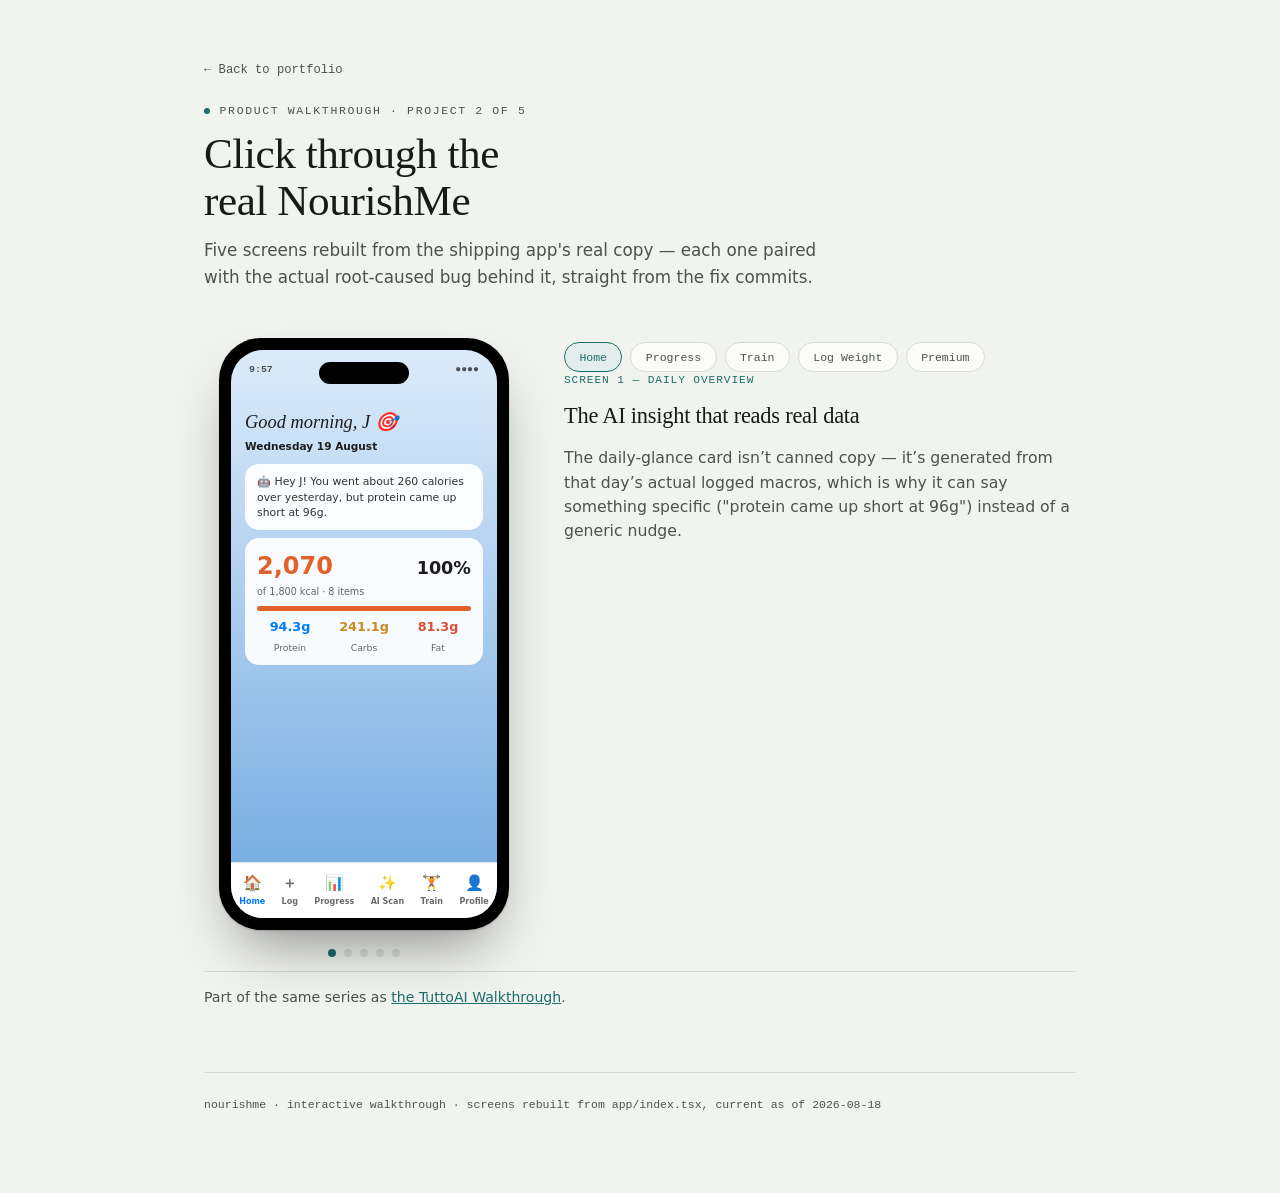
==== demos/nourishme.html @ c963798a "Self-host the demo walkthroughs instead of linking off-site Both demos now live at demos/tuttoai.htm" ====
<!doctype html>
<html lang="en">
<head>
<meta charset="utf-8">
<meta name="viewport" content="width=device-width, initial-scale=1">
<title>NourishMe Walkthrough</title>
<style>
  :root {
    --paper: #F1F3EF; --paper-raised: #FBFCFA; --ink: #171B18; --ink-soft: #4B534E;
    --line: #D7DCD3; --accent: #1B6E6A; --accent-soft: #E3EEEC;
  }
  @media (prefers-color-scheme: dark) {
    :root:not([data-theme="light"]) {
      --paper: #14181A; --paper-raised: #1B2023; --ink: #E7EBE6;
      --ink-soft: #A2ADA5; --line: #313A36; --accent: #58C2BB; --accent-soft: #1E3634;
    }
  }
  :root[data-theme="dark"] {
    --paper: #14181A; --paper-raised: #1B2023; --ink: #E7EBE6;
    --ink-soft: #A2ADA5; --line: #313A36; --accent: #58C2BB; --accent-soft: #1E3634;
  }
  * { box-sizing: border-box; }
  body { margin: 0; background: var(--paper); color: var(--ink); font-family: system-ui, -apple-system, sans-serif; line-height: 1.55; -webkit-font-smoothing: antialiased; }
  a { color: var(--accent); }
  .page { max-width: 920px; margin: 0 auto; padding: 3.5rem 1.5rem 5rem; }
  .eyebrow { font-family: ui-monospace, "SF Mono", Menlo, monospace; font-size: 0.72rem; letter-spacing: 0.14em; text-transform: uppercase; color: var(--ink-soft); display: flex; align-items: center; gap: 0.6rem; }
  .eyebrow::before { content: ""; width: 6px; height: 6px; border-radius: 50%; background: var(--accent); flex: none; }
  .back-link { display: inline-block; font-family: ui-monospace, "SF Mono", Menlo, monospace; font-size: 0.76rem; color: var(--ink-soft); text-decoration: none; margin-bottom: 1.4rem; }
  .back-link:hover { color: var(--accent); }
  h1 { font-family: Georgia, "Times New Roman", serif; font-weight: 500; font-size: clamp(2rem, 5vw, 2.7rem); line-height: 1.1; letter-spacing: -0.01em; text-wrap: balance; margin: 0.6rem 0 0.8rem; max-width: 22ch; }
  .dek { font-size: 1.05rem; color: var(--ink-soft); max-width: 58ch; margin: 0 0 0.4rem; }
  .companion { font-size: 0.88rem; color: var(--ink-soft); margin: 0.9rem 0 0; padding-top: 0.9rem; border-top: 1px solid var(--line); }

  .demo { display: grid; grid-template-columns: minmax(260px, 320px) 1fr; gap: 2.5rem; align-items: start; margin-top: 3rem; }
  @media (max-width: 720px) { .demo { grid-template-columns: 1fr; justify-items: center; } }

  .phone-wrap { display: flex; flex-direction: column; align-items: center; gap: 1.2rem; }
  .phone { width: 290px; height: 592px; background: #000; border-radius: 42px; padding: 12px; box-shadow: 0 1px 2px rgba(0,0,0,0.15), 0 30px 60px -20px rgba(0,0,0,0.45); position: relative; }
  .screen { width: 100%; height: 100%; border-radius: 32px; overflow: hidden; position: relative; background: linear-gradient(180deg, #DCEBFA, #6FA8E0); }
  .notch { position: absolute; top: 12px; left: 50%; transform: translateX(-50%); width: 90px; height: 22px; background: #000; border-radius: 12px; z-index: 20; }
  .statusbar { position: absolute; top: 0; left: 0; right: 0; height: 40px; display: flex; align-items: center; justify-content: space-between; padding: 0 18px; font-family: ui-monospace, "SF Mono", Menlo, monospace; font-size: 0.62rem; color: #1c1c1e; z-index: 15; opacity: 0.75; font-weight: 600; }

  .pane { position: absolute; inset: 0; opacity: 0; visibility: hidden; transform: translateY(6px); transition: opacity 0.32s ease, transform 0.32s ease; color: #1c1c1e; font-family: system-ui, -apple-system, sans-serif; }
  .pane.active { opacity: 1; visibility: visible; transform: translateY(0); }
  @media (prefers-reduced-motion: reduce) { .pane { transition: opacity 0.01s linear; transform: none; } }

  .content { position: absolute; top: 40px; left: 0; right: 0; bottom: 56px; overflow-y: auto; padding: 12px 14px 14px; }
  .greet { font-family: Georgia, "Times New Roman", serif; font-style: italic; font-size: 1.15rem; margin: 6px 0 0; }
  .date { font-size: 0.66rem; font-weight: 700; color: #1c1c1e; margin: 2px 0 10px; }
  .card { background: rgba(255,255,255,0.92); border-radius: 14px; padding: 10px 12px; margin-bottom: 8px; box-shadow: 0 1px 1px rgba(0,0,0,0.03); }
  .card b { display: block; font-size: 0.72rem; margin-bottom: 4px; }
  .card p { margin: 0; font-size: 0.68rem; line-height: 1.4; color: #333; }
  .kcal-row { display: flex; justify-content: space-between; align-items: baseline; }
  .kcal-row .big { font-size: 1.5rem; font-weight: 800; color: #E0622A; }
  .kcal-row .pct { font-size: 1.1rem; font-weight: 800; }
  .bar { height: 5px; background: #eee; border-radius: 3px; margin: 6px 0; overflow: hidden; }
  .bar span { display: block; height: 100%; background: #E0622A; width: 100%; }
  .macros { display: flex; gap: 8px; margin-top: 4px; }
  .macros div { flex: 1; text-align: center; }
  .macros b { font-size: 0.8rem; }
  .macros .p b { color: #007AFF; } .macros .c b { color: #C98A1E; } .macros .f b { color: #D9503A; }
  .macros span { display: block; font-size: 0.58rem; color: #666; }

  .weekbars { display: flex; align-items: flex-end; gap: 6px; height: 60px; margin-bottom: 4px; }
  .weekbars div { flex: 1; background: #007AFF; border-radius: 3px 3px 0 0; }
  .weeklbl { display: flex; gap: 6px; font-size: 0.56rem; color: #666; }
  .weeklbl span { flex: 1; text-align: center; }

  .chip-row { display: flex; gap: 6px; margin: 8px 0; }
  .chip { flex: 1; text-align: center; background: rgba(255,255,255,0.92); border-radius: 10px; padding: 8px 4px; }
  .chip b { display: block; font-size: 1rem; }
  .chip span { font-size: 0.58rem; color: #666; }
  .logbtn { display: block; text-align: center; background: #007AFF; color: #fff; font-weight: 700; font-size: 0.75rem; border-radius: 12px; padding: 10px; margin-top: 6px; }

  .diagram-wrap { display: flex; justify-content: center; padding: 10px 0; }
  .silhouette { width: 130px; height: 220px; border-radius: 44% 44% 40% 40% / 30% 30% 45% 45%; background: radial-gradient(circle at 32% 26%, #ffe9dc, #f0b48f 45%, #a85d3a 85%); box-shadow: inset -8px -10px 20px rgba(0,0,0,0.18); }

  .modal-backdrop { position: absolute; inset: 40px 0 56px; background: rgba(0,0,0,0.35); display: flex; align-items: flex-end; }
  .modal { background: #fff; width: 100%; border-radius: 20px 20px 0 0; padding: 16px; }
  .modal h4 { margin: 0 0 10px; font-size: 0.92rem; }
  .modal input { width: 100%; border: 1px solid #ddd; border-radius: 10px; padding: 8px 10px; font-size: 0.8rem; margin-bottom: 10px; font-family: system-ui, -apple-system, sans-serif; }
  .modal .save { background: #007AFF; color: #fff; text-align: center; border-radius: 10px; padding: 9px; font-size: 0.78rem; font-weight: 700; }

  .plan-row { display: flex; justify-content: space-between; align-items: center; background: #007AFF; border-radius: 12px; padding: 10px 12px; margin-bottom: 7px; }
  .plan-row.current { background: #E5F1FF; border: 1.5px solid #007AFF; }
  .plan-row span.name { color: #fff; font-size: 0.76rem; font-weight: 700; }
  .plan-row.current span.name { color: #007AFF; }
  .plan-row span.tag { display: block; color: #007AFF; font-size: 0.58rem; font-weight: 700; margin-top: 1px; }
  .plan-row span.price { color: #fff; font-size: 0.8rem; font-weight: 800; }
  .plan-row.current span.price { color: #007AFF; }

  .tabbar { position: absolute; bottom: 0; left: 0; right: 0; height: 56px; background: #fff; display: flex; justify-content: space-around; align-items: center; border-top: 1px solid #e6e6e6; }
  .tabbar div { text-align: center; font-size: 0.5rem; color: #6b6b6b; font-weight: 600; }
  .tabbar div.on { color: #007AFF; }
  .tabbar .ic { font-size: 0.95rem; display: block; }

  .dots { display: flex; gap: 0.5rem; }
  .dot { width: 8px; height: 8px; border-radius: 50%; background: var(--line); border: none; cursor: pointer; padding: 0; }
  .dot.on { background: var(--accent); }
  .tabs { display: flex; flex-wrap: wrap; gap: 0.5rem; }
  .tab { font-family: ui-monospace, "SF Mono", Menlo, monospace; font-size: 0.72rem; background: var(--paper-raised); border: 1px solid var(--line); color: var(--ink-soft); border-radius: 20px; padding: 0.45rem 0.9rem; cursor: pointer; }
  .tab.on { background: var(--accent-soft); color: var(--accent); border-color: var(--accent); font-weight: 500; }

  .rail { padding-top: 0.3rem; }
  .rail-tag { font-family: ui-monospace, "SF Mono", Menlo, monospace; font-size: 0.7rem; letter-spacing: 0.08em; text-transform: uppercase; color: var(--accent); margin-bottom: 0.6rem; font-weight: 500; }
  .rail h2 { font-family: Georgia, "Times New Roman", serif; font-weight: 500; font-size: 1.4rem; margin: 0 0 0.8rem; letter-spacing: -0.01em; }
  .rail p { font-size: 0.98rem; color: var(--ink-soft); margin: 0 0 0.9rem; max-width: 52ch; }
  .rail .steps { margin-top: 1.1rem; padding: 0 0 0 1.1rem; font-size: 0.94rem; color: var(--ink); display: flex; flex-direction: column; gap: 0.4rem; }
  .rail .steps-label { font-family: ui-monospace, "SF Mono", Menlo, monospace; font-size: 0.68rem; letter-spacing: 0.08em; text-transform: uppercase; color: var(--ink-soft); margin: 1.1rem 0 0.5rem; font-weight: 500; }
  .rail .tie { margin-top: 1rem; padding: 0.85rem 1rem; background: var(--accent-soft); border-left: 3px solid var(--accent); border-radius: 0 3px 3px 0; font-size: 0.9rem; }
  .rail .tie b { display: block; font-family: ui-monospace, "SF Mono", Menlo, monospace; font-size: 0.66rem; letter-spacing: 0.08em; text-transform: uppercase; color: var(--accent); margin-bottom: 0.3rem; font-weight: 500; }

  footer { margin-top: 4rem; padding-top: 1.4rem; border-top: 1px solid var(--line); font-family: ui-monospace, "SF Mono", Menlo, monospace; font-size: 0.72rem; color: var(--ink-soft); }
</style>
</head>
<body>

<div class="page">

  <a class="back-link" href="../index.html#work">← Back to portfolio</a>
  <div class="eyebrow">Product walkthrough · project 2 of 5</div>
  <h1>Click through the real NourishMe</h1>
  <p class="dek">Five screens rebuilt from the shipping app's real copy — each one paired with the actual root-caused bug behind it, straight from the fix commits.</p>

  <div class="demo">
    <div class="phone-wrap">
      <div class="phone">
        <div class="screen" id="screen">
          <div class="notch"></div>
          <div class="statusbar"><span>9:57</span><span>●●●●</span></div>

          <div class="pane active" data-pane="home">
            <div class="content">
              <div class="greet">Good morning, J 🎯</div>
              <div class="date">Wednesday 19 August</div>
              <div class="card"><p>🤖 Hey J! You went about 260 calories over yesterday, but protein came up short at 96g.</p></div>
              <div class="card">
                <div class="kcal-row"><span class="big">2,070</span><span class="pct">100%</span></div>
                <div style="font-size:0.6rem;color:#666;margin-bottom:4px;">of 1,800 kcal · 8 items</div>
                <div class="bar"><span></span></div>
                <div class="macros">
                  <div class="p"><b>94.3g</b><span>Protein</span></div>
                  <div class="c"><b>241.1g</b><span>Carbs</span></div>
                  <div class="f"><b>81.3g</b><span>Fat</span></div>
                </div>
              </div>
            </div>
            <div class="tabbar">
              <div class="on"><span class="ic">🏠</span>Home</div><div><span class="ic">＋</span>Log</div><div><span class="ic">📊</span>Progress</div><div><span class="ic">✨</span>AI Scan</div><div><span class="ic">🏋️</span>Train</div><div><span class="ic">👤</span>Profile</div>
            </div>
          </div>

          <div class="pane" data-pane="progress">
            <div class="content">
              <div class="greet" style="font-size:0.95rem;">This Week</div>
              <div class="card">
                <div class="weekbars">
                  <div style="height:8%"></div><div style="height:4%"></div><div style="height:0%"></div><div style="height:0%"></div><div style="height:0%"></div><div style="height:96%"></div><div style="height:88%"></div>
                </div>
                <div class="weeklbl"><span>Thu</span><span>Fri</span><span>Sat</span><span>Sun</span><span>Mon</span><span>Tue</span><span>Wed</span></div>
              </div>
              <div class="card">
                <b>⚖️ Weight</b>
                <div class="chip-row">
                  <div class="chip"><b>49.0</b><span>Current</span></div>
                  <div class="chip"><b>49.0</b><span>Starting</span></div>
                  <div class="chip"><b>—</b><span>Change</span></div>
                </div>
                <a class="logbtn">+ Log weight</a>
              </div>
            </div>
            <div class="tabbar">
              <div><span class="ic">🏠</span>Home</div><div><span class="ic">＋</span>Log</div><div class="on"><span class="ic">📊</span>Progress</div><div><span class="ic">✨</span>AI Scan</div><div><span class="ic">🏋️</span>Train</div><div><span class="ic">👤</span>Profile</div>
            </div>
          </div>

          <div class="pane" data-pane="train">
            <div class="content">
              <div class="greet" style="font-size:0.95rem;">🏋️ Train</div>
              <div class="card" style="text-align:center;">
                <div class="diagram-wrap"><div class="silhouette"></div></div>
                <p style="margin-top:8px;">Muscle activation, shaded for volume</p>
              </div>
            </div>
            <div class="tabbar">
              <div><span class="ic">🏠</span>Home</div><div><span class="ic">＋</span>Log</div><div><span class="ic">📊</span>Progress</div><div><span class="ic">✨</span>AI Scan</div><div class="on"><span class="ic">🏋️</span>Train</div><div><span class="ic">👤</span>Profile</div>
            </div>
          </div>

          <div class="pane" data-pane="modal">
            <div class="content">
              <div class="greet" style="font-size:0.95rem;">Log Weight</div>
              <div class="card"><p>Tap the field below — every input across the app now actually responds.</p></div>
            </div>
            <div class="modal-backdrop">
              <div class="modal">
                <h4>Log Weight</h4>
                <input placeholder="49.0" />
                <div class="save">Save</div>
              </div>
            </div>
          </div>

          <div class="pane" data-pane="premium">
            <div class="content">
              <div class="greet" style="font-size:0.95rem;">⭐ Premium Active</div>
              <div class="card"><p style="color:#007AFF;font-weight:600;">Full premium access active!</p></div>
              <div class="card">
                <div class="plan-row current"><span><span class="name">NourishMe Monthly</span><span class="tag">Current plan</span></span><span class="price">$6.99</span></div>
                <div class="plan-row"><span class="name">NourishMe Annual</span><span class="price">$49.99</span></div>
                <div class="plan-row"><span class="name">NourishMe Weekly</span><span class="price">$2.99</span></div>
              </div>
            </div>
            <div class="tabbar">
              <div><span class="ic">🏠</span>Home</div><div><span class="ic">＋</span>Log</div><div><span class="ic">📊</span>Progress</div><div><span class="ic">✨</span>AI Scan</div><div><span class="ic">🏋️</span>Train</div><div class="on"><span class="ic">👤</span>Profile</div>
            </div>
          </div>

        </div>
      </div>
      <div class="dots" id="dots"></div>
    </div>

    <div class="rail">
      <div class="tabs" id="tabs"></div>
      <div id="railText"></div>
    </div>
  </div>

  <p class="companion">Part of the same series as <a href="tuttoai.html">the TuttoAI Walkthrough</a>.</p>
  <footer>nourishme · interactive walkthrough · screens rebuilt from app/index.tsx, current as of 2026-08-18</footer>
</div>

<script>
  const screens = [
    { key: 'home', label: 'Home', tag: 'Screen 1 — Daily overview',
      title: 'The AI insight that reads real data',
      body: 'The daily-glance card isn’t canned copy — it’s generated from that day’s actual logged macros, which is why it can say something specific ("protein came up short at 96g") instead of a generic nudge.',
      steps: null, tie: null },
    { key: 'progress', label: 'Progress', tag: 'Screen 2 — Root-caused',
      title: 'The bar chart that was invisible on real data',
      body: 'QA reported the weekly chart looked broken. Testing confirmed it wasn’t just empty days rendering blank — a day with real logged data rendered invisible too. Traced to a percentage-height fill inside a native glass-blur view; the fix reverted this one card to a plain solid surface, matching Apple’s own guidance that translucent material should mark structural surfaces, not every internal chart.',
      steps: [
        'Reproduced the report and tested a day with real logged data specifically, ruling out "correctly empty" before ruling anything else in.',
        'Checked the color logic in code — confirmed correct — narrowing the cause to the one remaining variable: a percentage-height fill inside a native glass-blur view.',
        'Reverted just that one card from the glass-blur material to a plain solid surface, rather than debugging the blur further.',
        'Justified the simplification against Apple’s own HIG guidance — translucent material should mark structural surfaces, not every internal chart — so it’s a design fix, not a workaround.',
      ],
      tie: 'I don’t assume a bug report is describing "expected empty state" — I verify with a case that should show data before treating the report as a misunderstanding.' },
    { key: 'train', label: 'Train', tag: 'Screen 3 — Design fix',
      title: 'Why the muscle diagram looked like plastic',
      body: 'All 19 body-part shapes used one flat, uniform translucent fill — reads as a flat cutout no matter how well the outline is drawn, because real volume comes from light falloff, not silhouette. Fixed with one shared radial gradient (highlight upper-left, soft shadow at the edge) that SVG scales independently to each shape’s own bounds.',
      steps: [
        'Took the user report ("still reads as robotic") seriously after an earlier rounded-highlight attempt hadn’t fixed it.',
        'Diagnosed the deeper cause: every shape used one flat, uniform fill, which can’t look volumetric regardless of how the outline is curved.',
        'Built one shared RadialGradient (bright highlight upper-left, soft warm shadow at the edge) instead of hand-tuning 19 individual shapes.',
        'Applied it once and let SVG scale it independently to each shape’s own bounds, so all 19 silhouettes got consistent lighting for free.',
      ],
      tie: null },
    { key: 'modal', label: 'Log Weight', tag: 'Screen 4 — Root-caused',
      title: 'The modal that swallowed every tap',
      body: 'Five modals — Log Weight, Add Photo, the AI Food Log mic button — reported as unresponsive. The cause: each one wrapped its entire dialog content, inputs and buttons included, inside a tap-to-dismiss wrapper meant only to catch backdrop taps. The wrapper was intercepting every touch before it reached the input underneath.',
      steps: [
        'Noticed the reports spanned three unrelated features (Weight, Custom Food, AI Food Log) and looked for one shared cause instead of three separate bugs.',
        'Found all five modals wrapped their entire dialog content — inputs and buttons included — inside a TouchableWithoutFeedback meant only to dismiss on backdrop tap.',
        'Confirmed the wrapper was intercepting every touch before it reached the input underneath, not a state or focus issue.',
        'Scoped the dismiss-on-backdrop behavior to just the backdrop area across all five modals, leaving the dialog content free to receive its own touches.',
      ],
      tie: 'I traced "unresponsive input" — which usually gets treated as a state bug — to gesture-handling instead: a wrapper meant for one purpose was silently swallowing touches meant for another.' },
    { key: 'premium', label: 'Premium', tag: 'Screen 5 — Root-caused',
      title: 'The plan a subscriber could never change',
      body: 'Once a user was Premium, the entire package list was replaced by static "Premium Active" text — no way to see, let alone tap, a different tier. Fixed by always rendering the package list, with the active plan shown as a non-tappable "Current plan" row instead of hiding everything else.',
      steps: [
        'Found the paywall replaced its entire package list with static "Premium Active" text once isPremium was true — no code path existed to upgrade or downgrade from inside the app at all.',
        'Added activeProductId state, set from the customer’s active entitlement on every update, so the app knows which specific tier is current.',
        'Changed the paywall to always render the full package list — the active tier shown as a non-tappable "Current plan" row, every other tier a normal purchase button.',
        'Confirmed iOS/StoreKit handles the actual plan switch automatically as a prorated change, provided the tiers share one subscription group — flagged that App Store Connect config as an assumption to verify, since it lives outside the codebase.',
      ],
      tie: null },
  ];

  const dotsEl = document.getElementById('dots');
  const tabsEl = document.getElementById('tabs');
  const railEl = document.getElementById('railText');

  screens.forEach((s, i) => {
    const d = document.createElement('button');
    d.className = 'dot' + (i === 0 ? ' on' : '');
    d.setAttribute('aria-label', s.label);
    d.addEventListener('click', () => show(i));
    dotsEl.appendChild(d);

    const t = document.createElement('button');
    t.className = 'tab' + (i === 0 ? ' on' : '');
    t.textContent = s.label;
    t.addEventListener('click', () => show(i));
    tabsEl.appendChild(t);
  });

  function show(i) {
    document.querySelectorAll('.pane').forEach(p => p.classList.remove('active'));
    document.querySelector('.pane[data-pane="' + screens[i].key + '"]').classList.add('active');
    document.querySelectorAll('.dot').forEach((d, j) => d.classList.toggle('on', j === i));
    document.querySelectorAll('.tab').forEach((t, j) => t.classList.toggle('on', j === i));
    const s = screens[i];
    railEl.innerHTML = '<div class="rail-tag">' + s.tag + '</div><h2>' + s.title + '</h2><p>' + s.body + '</p>' +
      (s.steps ? '<div class="steps-label">How I fixed it</div><ol class="steps">' + s.steps.map(function(step) { return '<li>' + step + '</li>'; }).join('') + '</ol>' : '') +
      (s.tie ? '<div class="tie"><b>Say it like this</b>' + s.tie + '</div>' : '');
  }
  show(0);
</script>
</body>
</html>
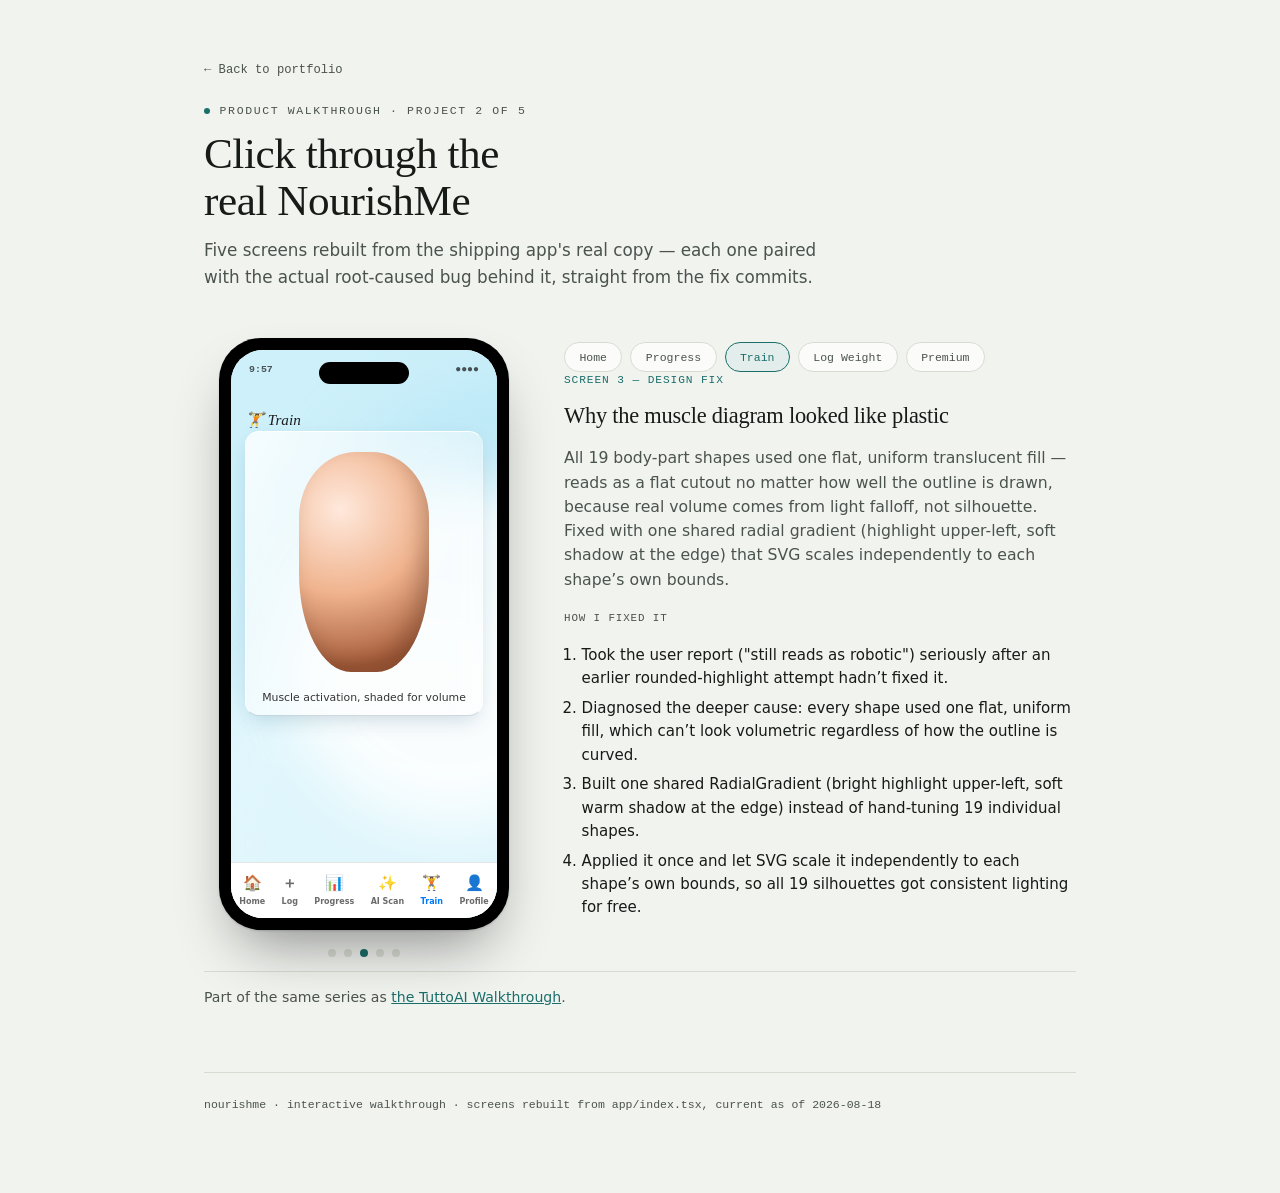
==== commit bb1792c1: "Update NourishMe for the 1.3.0 release New app icon, and the description now covers voice logging an" ====
--- a/demos/nourishme.html
+++ b/demos/nourishme.html
@@ -36,7 +36,22 @@
 
   .phone-wrap { display: flex; flex-direction: column; align-items: center; gap: 1.2rem; }
   .phone { width: 290px; height: 592px; background: #000; border-radius: 42px; padding: 12px; box-shadow: 0 1px 2px rgba(0,0,0,0.15), 0 30px 60px -20px rgba(0,0,0,0.45); position: relative; }
-  .screen { width: 100%; height: 100%; border-radius: 32px; overflow: hidden; position: relative; background: linear-gradient(180deg, #DCEBFA, #6FA8E0); }
+  .screen { width: 100%; height: 100%; border-radius: 32px; overflow: hidden; position: relative; background: #EAF8FC; }
+
+  /* Cloud background — real values from src/ui/CloudBackground.tsx: pale
+     sky base, four soft blobs drifting in slow staggered loops, blurred
+     into one continuous wash. No deep blues, airy rather than saturated. */
+  .cloud-bg { position: absolute; inset: 0; overflow: hidden; z-index: 0; }
+  .blob { position: absolute; border-radius: 50%; filter: blur(30px); }
+  .blob.b1 { width: 190%; height: 90%; left: -45%; top: -18%; background: #CDF0FA; animation: driftA 14s ease-in-out infinite alternate; }
+  .blob.b2 { width: 160%; height: 78%; left: 30%; top: 4%; background: #BDE9F7; animation: driftB 17s ease-in-out infinite alternate; }
+  .blob.b3 { width: 170%; height: 82%; left: -12%; top: 46%; background: #DFF6FC; animation: driftC 19.5s ease-in-out infinite alternate; }
+  .blob.b4 { width: 130%; height: 62%; left: 18%; top: 22%; background: #FFFFFF; opacity: 0.85; animation: driftD 12s ease-in-out infinite alternate; }
+  @keyframes driftA { from { transform: translate(0, 0) scale(1); } to { transform: translate(9%, 4%) scale(1.06); } }
+  @keyframes driftB { from { transform: translate(0, 0) scale(1); } to { transform: translate(-8%, 5%) scale(1.05); } }
+  @keyframes driftC { from { transform: translate(0, 0) scale(1); } to { transform: translate(6%, -4%) scale(1.05); } }
+  @keyframes driftD { from { transform: translate(0, 0) scale(1); } to { transform: translate(5%, 3%) scale(1.08); } }
+  @media (prefers-reduced-motion: reduce) { .blob { animation: none; } }
   .notch { position: absolute; top: 12px; left: 50%; transform: translateX(-50%); width: 90px; height: 22px; background: #000; border-radius: 12px; z-index: 20; }
   .statusbar { position: absolute; top: 0; left: 0; right: 0; height: 40px; display: flex; align-items: center; justify-content: space-between; padding: 0 18px; font-family: ui-monospace, "SF Mono", Menlo, monospace; font-size: 0.62rem; color: #1c1c1e; z-index: 15; opacity: 0.75; font-weight: 600; }
 
@@ -44,10 +59,34 @@
   .pane.active { opacity: 1; visibility: visible; transform: translateY(0); }
   @media (prefers-reduced-motion: reduce) { .pane { transition: opacity 0.01s linear; transform: none; } }
 
-  .content { position: absolute; top: 40px; left: 0; right: 0; bottom: 56px; overflow-y: auto; padding: 12px 14px 14px; }
+  .content { position: absolute; top: 40px; left: 0; right: 0; bottom: 56px; overflow-y: auto; padding: 12px 14px 14px; z-index: 1; }
   .greet { font-family: Georgia, "Times New Roman", serif; font-style: italic; font-size: 1.15rem; margin: 6px 0 0; }
   .date { font-size: 0.66rem; font-weight: 700; color: #1c1c1e; margin: 2px 0 10px; }
-  .card { background: rgba(255,255,255,0.92); border-radius: 14px; padding: 10px 12px; margin-bottom: 8px; box-shadow: 0 1px 1px rgba(0,0,0,0.03); }
+
+  /* Glass card — real values from src/ui/AdaptiveGlass.tsx's non-native
+     fallback: blur + translucent wash + a diagonal specular highlight +
+     a lens-like edge (bright top-left border, dark bottom-right). */
+  .card {
+    position: relative;
+    background: rgba(255,255,255,0.4);
+    backdrop-filter: blur(14px);
+    -webkit-backdrop-filter: blur(14px);
+    border-radius: 14px;
+    padding: 10px 12px;
+    margin-bottom: 8px;
+    overflow: hidden;
+    border-style: solid; border-width: 1px;
+    border-top-color: rgba(255,255,255,0.95);
+    border-left-color: rgba(255,255,255,0.75);
+    border-right-color: rgba(255,255,255,0.25);
+    border-bottom-color: rgba(10,50,75,0.18);
+    box-shadow: 0 8px 22px -6px rgba(10,74,107,0.22);
+  }
+  .card::before {
+    content: ""; position: absolute; inset: 0; pointer-events: none;
+    background: linear-gradient(115deg, rgba(255,255,255,0.65), rgba(255,255,255,0) 70%);
+  }
+  .card > * { position: relative; }
   .card b { display: block; font-size: 0.72rem; margin-bottom: 4px; }
   .card p { margin: 0; font-size: 0.68rem; line-height: 1.4; color: #333; }
   .kcal-row { display: flex; justify-content: space-between; align-items: baseline; }
@@ -67,7 +106,16 @@
   .weeklbl span { flex: 1; text-align: center; }
 
   .chip-row { display: flex; gap: 6px; margin: 8px 0; }
-  .chip { flex: 1; text-align: center; background: rgba(255,255,255,0.92); border-radius: 10px; padding: 8px 4px; }
+  .chip {
+    position: relative; overflow: hidden; flex: 1; text-align: center;
+    background: rgba(255,255,255,0.4); backdrop-filter: blur(14px); -webkit-backdrop-filter: blur(14px);
+    border-radius: 10px; padding: 8px 4px;
+    border-style: solid; border-width: 1px;
+    border-top-color: rgba(255,255,255,0.95); border-left-color: rgba(255,255,255,0.75);
+    border-right-color: rgba(255,255,255,0.25); border-bottom-color: rgba(10,50,75,0.18);
+  }
+  .chip::before { content: ""; position: absolute; inset: 0; pointer-events: none; background: linear-gradient(115deg, rgba(255,255,255,0.65), rgba(255,255,255,0) 70%); }
+  .chip > * { position: relative; }
   .chip b { display: block; font-size: 1rem; }
   .chip span { font-size: 0.58rem; color: #666; }
   .logbtn { display: block; text-align: center; background: #007AFF; color: #fff; font-weight: 700; font-size: 0.75rem; border-radius: 12px; padding: 10px; margin-top: 6px; }
@@ -130,6 +178,12 @@
           <div class="statusbar"><span>9:57</span><span>●●●●</span></div>
 
           <div class="pane active" data-pane="home">
+            <div class="cloud-bg">
+              <div class="blob b1"></div>
+              <div class="blob b2"></div>
+              <div class="blob b3"></div>
+              <div class="blob b4"></div>
+            </div>
             <div class="content">
               <div class="greet">Good morning, J 🎯</div>
               <div class="date">Wednesday 19 August</div>
@@ -151,6 +205,12 @@
           </div>
 
           <div class="pane" data-pane="progress">
+            <div class="cloud-bg">
+              <div class="blob b1"></div>
+              <div class="blob b2"></div>
+              <div class="blob b3"></div>
+              <div class="blob b4"></div>
+            </div>
             <div class="content">
               <div class="greet" style="font-size:0.95rem;">This Week</div>
               <div class="card">
@@ -175,6 +235,12 @@
           </div>
 
           <div class="pane" data-pane="train">
+            <div class="cloud-bg">
+              <div class="blob b1"></div>
+              <div class="blob b2"></div>
+              <div class="blob b3"></div>
+              <div class="blob b4"></div>
+            </div>
             <div class="content">
               <div class="greet" style="font-size:0.95rem;">🏋️ Train</div>
               <div class="card" style="text-align:center;">
@@ -188,6 +254,12 @@
           </div>
 
           <div class="pane" data-pane="modal">
+            <div class="cloud-bg">
+              <div class="blob b1"></div>
+              <div class="blob b2"></div>
+              <div class="blob b3"></div>
+              <div class="blob b4"></div>
+            </div>
             <div class="content">
               <div class="greet" style="font-size:0.95rem;">Log Weight</div>
               <div class="card"><p>Tap the field below — every input across the app now actually responds.</p></div>
@@ -202,6 +274,12 @@
           </div>
 
           <div class="pane" data-pane="premium">
+            <div class="cloud-bg">
+              <div class="blob b1"></div>
+              <div class="blob b2"></div>
+              <div class="blob b3"></div>
+              <div class="blob b4"></div>
+            </div>
             <div class="content">
               <div class="greet" style="font-size:0.95rem;">⭐ Premium Active</div>
               <div class="card"><p style="color:#007AFF;font-weight:600;">Full premium access active!</p></div>
@@ -307,7 +385,7 @@
       (s.steps ? '<div class="steps-label">How I fixed it</div><ol class="steps">' + s.steps.map(function(step) { return '<li>' + step + '</li>'; }).join('') + '</ol>' : '') +
       (s.tie ? '<div class="tie"><b>Say it like this</b>' + s.tie + '</div>' : '');
   }
-  show(0);
+  show(2);
 </script>
 </body>
 </html>
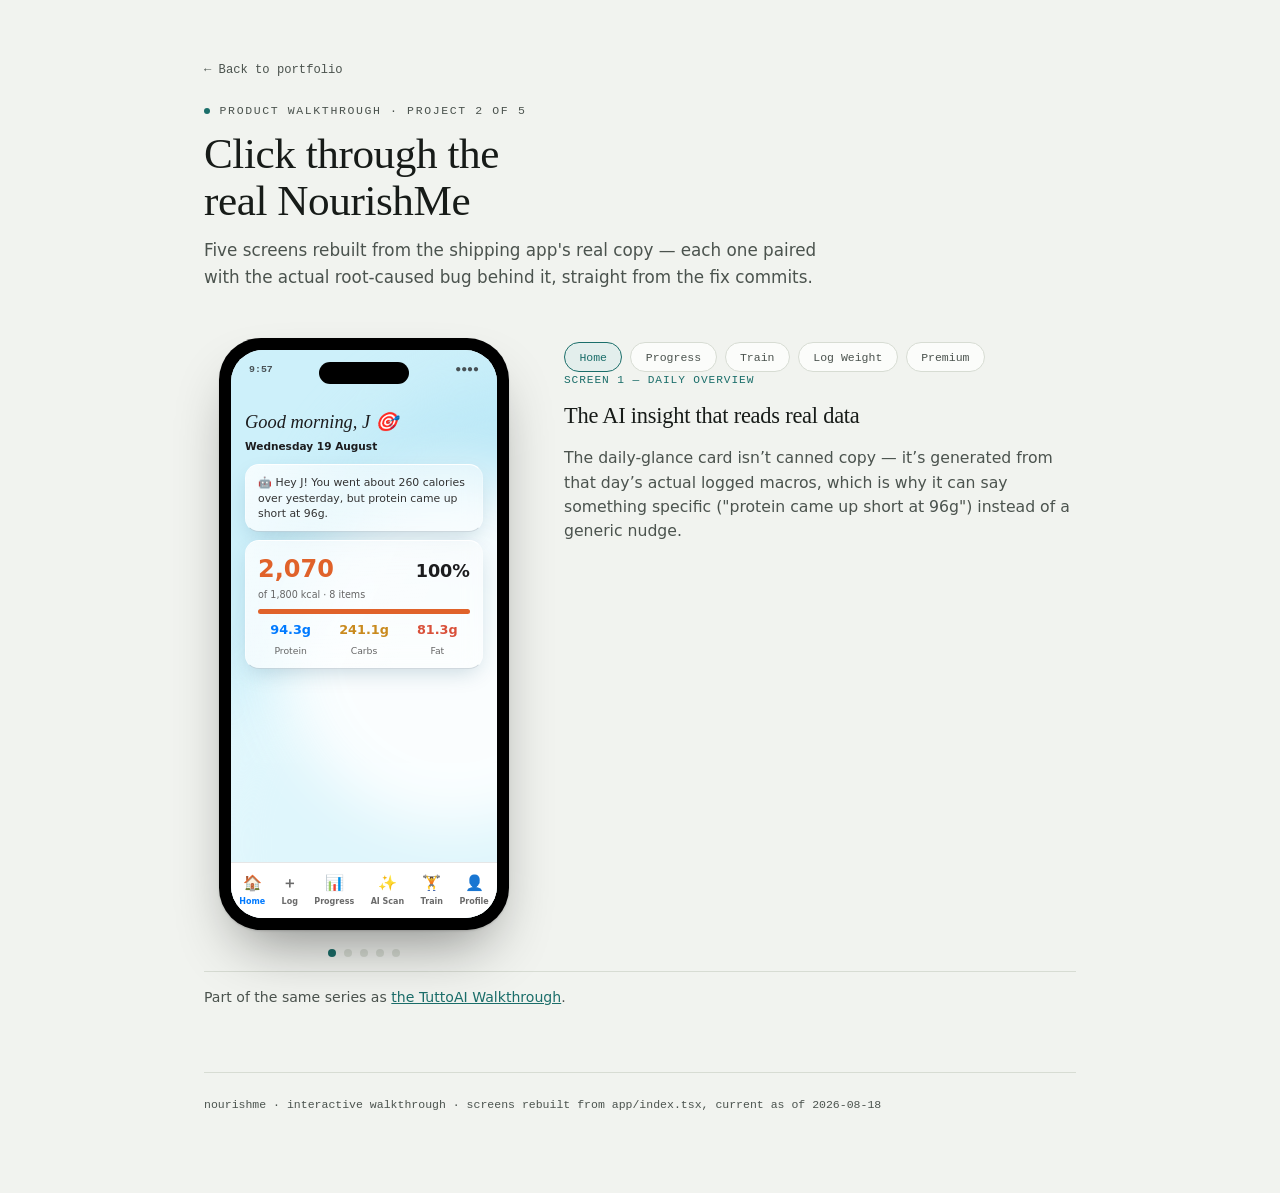
==== commit ce747a33: "Replace the flat blue background and cards with the real Liquid Glass system The demo used a static " ====
--- a/demos/nourishme.html
+++ b/demos/nourishme.html
@@ -87,6 +87,14 @@
     background: linear-gradient(115deg, rgba(255,255,255,0.65), rgba(255,255,255,0) 70%);
   }
   .card > * { position: relative; }
+  /* This one card was deliberately reverted from AdaptiveGlass to plain
+     solid — see the caption. A percentage-height fill inside the glass
+     material was rendering invisible; simplifying the surface fixed it. */
+  .card.solid {
+    background: #fff; backdrop-filter: none; -webkit-backdrop-filter: none;
+    border-color: transparent; box-shadow: 0 1px 1px rgba(0,0,0,0.03);
+  }
+  .card.solid::before { display: none; }
   .card b { display: block; font-size: 0.72rem; margin-bottom: 4px; }
   .card p { margin: 0; font-size: 0.68rem; line-height: 1.4; color: #333; }
   .kcal-row { display: flex; justify-content: space-between; align-items: baseline; }
@@ -213,7 +221,7 @@
             </div>
             <div class="content">
               <div class="greet" style="font-size:0.95rem;">This Week</div>
-              <div class="card">
+              <div class="card solid">
                 <div class="weekbars">
                   <div style="height:8%"></div><div style="height:4%"></div><div style="height:0%"></div><div style="height:0%"></div><div style="height:0%"></div><div style="height:96%"></div><div style="height:88%"></div>
                 </div>
@@ -385,7 +393,7 @@
       (s.steps ? '<div class="steps-label">How I fixed it</div><ol class="steps">' + s.steps.map(function(step) { return '<li>' + step + '</li>'; }).join('') + '</ol>' : '') +
       (s.tie ? '<div class="tie"><b>Say it like this</b>' + s.tie + '</div>' : '');
   }
-  show(2);
+  show(0);
 </script>
 </body>
 </html>
